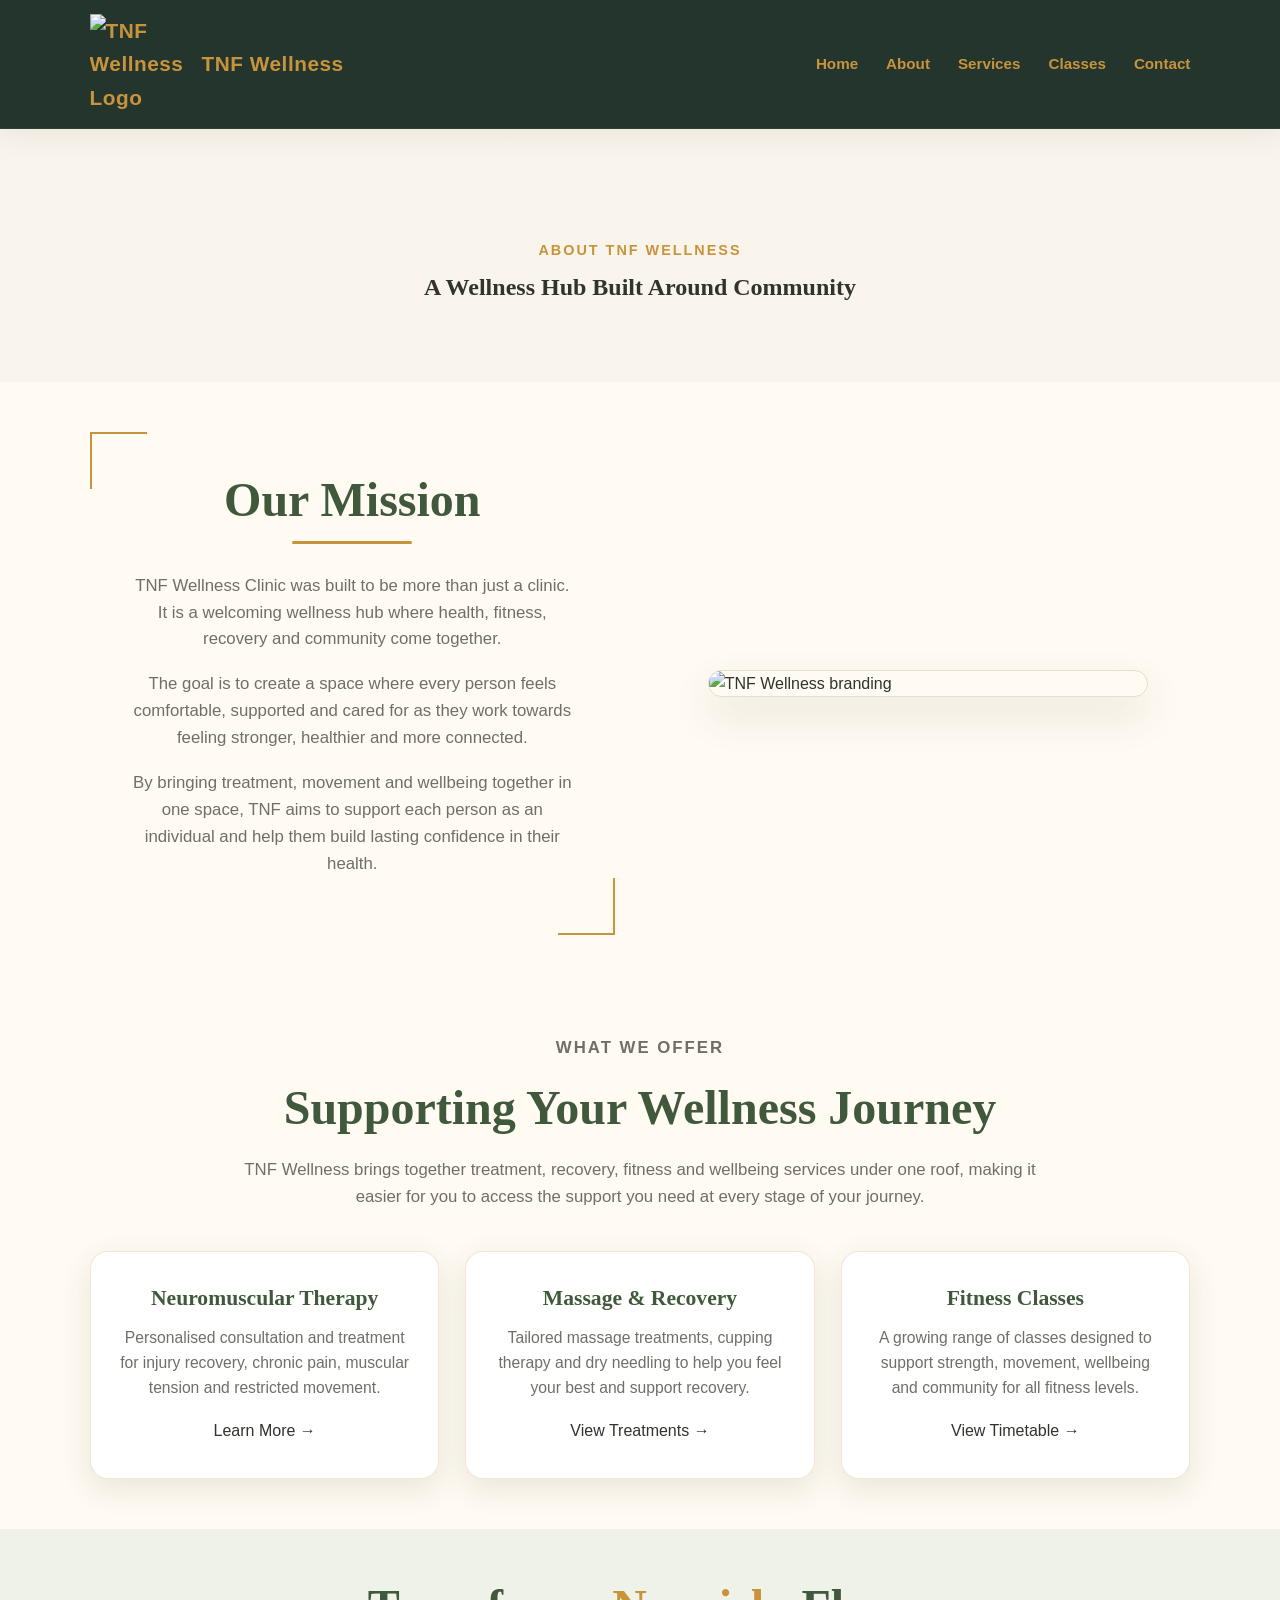
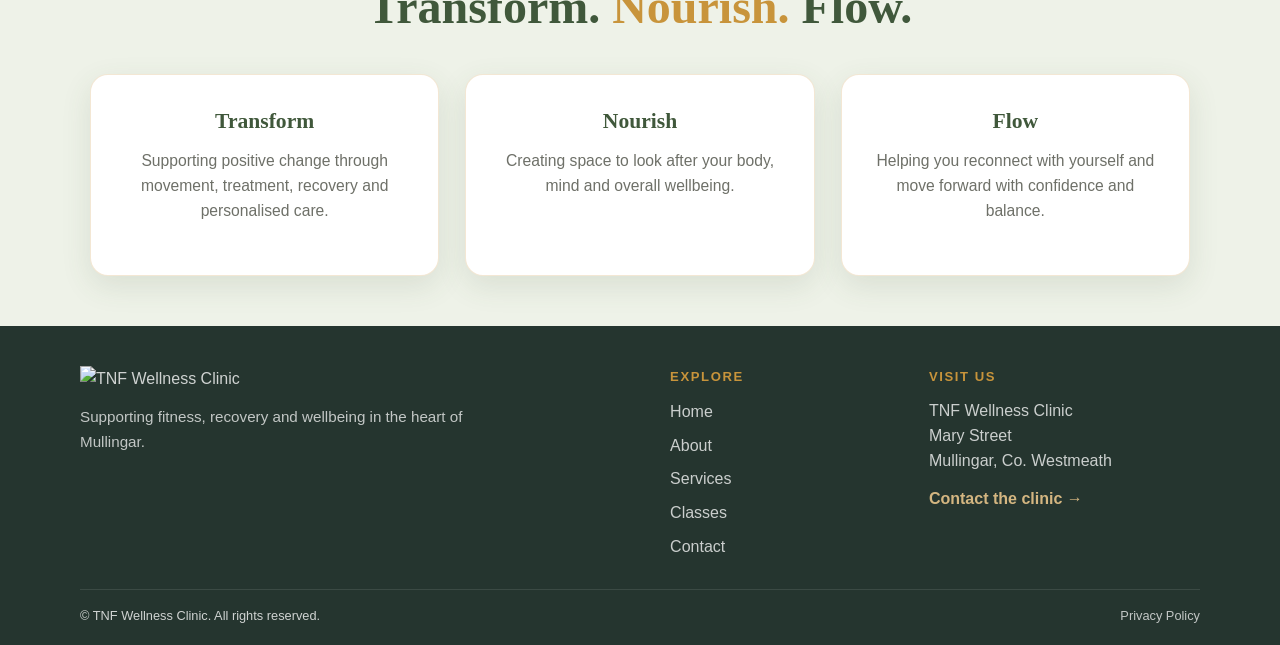
==== about.html @ 744f94f3 "Add files via upload" ====
<!doctype html>
<html lang="en">
  <head>
    <meta charset="UTF-8" />
    <meta name="viewport" content="width=device-width, initial-scale=1.0" />
    <title>About | TNF Wellness Clinic</title>
    <link rel="stylesheet" href="css/style.css" />
  </head>
  <body>
    <header class="site-header">
      <a href="index.html" class="logo-wrap">
        <img
          src="images/brand-image-green-s.jpg"
          alt="TNF Wellness Logo"
          class="nav-logo"
        />
        <span>TNF Wellness</span>
      </a>

      <nav class="nav" id="nav">
        <a href="index.html">Home</a>
        <a href="about.html" class="active">About</a>
        <a href="services.html">Services</a>
        <a href="classes.html">Classes</a>
        <a href="contact.html">Contact</a>
      </nav>

      <button class="menu-toggle" id="menuToggle">☰</button>
    </header>

    <section class="page-hero">
      <div class="container">
        <p class="eyebrow">About TNF Wellness</p>
        <h1>A Wellness Hub Built Around Community</h1>
      </div>
    </section>

    <section class="section split">
      <div class="split-content">
        <h2>Our Mission</h2>

        <p>
          TNF Wellness Clinic was built to be more than just a clinic. It is a
          welcoming wellness hub where health, fitness, recovery and community
          come together.
        </p>

        <p>
          The goal is to create a space where every person feels comfortable,
          supported and cared for as they work towards feeling stronger,
          healthier and more connected.
        </p>
        <p>
          By bringing treatment, movement and wellbeing together in one space,
          TNF aims to support each person as an individual and help them build
          lasting confidence in their health.
        </p>
      </div>

      <div class="split-image">
        <img src="images/info-image.jpg" alt="TNF Wellness branding" />
      </div>
    </section>
    <section class="section">
      <div class="container">
        <p class="eyebrow">What We Offer</p>

        <h2>Supporting Your Wellness Journey</h2>

        <p>
          TNF Wellness brings together treatment, recovery, fitness and
          wellbeing services under one roof, making it easier for you to access
          the support you need at every stage of your journey.
        </p>

        <div class="cards">
          <div class="card">
            <h3>Neuromuscular Therapy</h3>

            <p>
              Personalised consultation and treatment for injury recovery,
              chronic pain, muscular tension and restricted movement.
            </p>

            <a href="services.html" class="card-link"> Learn More → </a>
          </div>

          <div class="card">
            <h3>Massage & Recovery</h3>

            <p>
              Tailored massage treatments, cupping therapy and dry needling to
              help you feel your best and support recovery.
            </p>

            <a href="services.html" class="card-link"> View Treatments → </a>
          </div>

          <div class="card">
            <h3>Fitness Classes</h3>

            <p>
              A growing range of classes designed to support strength, movement,
              wellbeing and community for all fitness levels.
            </p>

            <a href="classes.html" class="card-link"> View Timetable → </a>
          </div>
        </div>
      </div>
    </section>
    <section class="section soft">
      <div class="container">
        <h2>Transform. <span>Nourish.</span> Flow.</h2>

        <div class="cards">
          <div class="card">
            <h3>Transform</h3>
            <p>
              Supporting positive change through movement, treatment, recovery
              and personalised care.
            </p>
          </div>

          <div class="card">
            <h3>Nourish</h3>
            <p>
              Creating space to look after your body, mind and overall
              wellbeing.
            </p>
          </div>

          <div class="card">
            <h3>Flow</h3>
            <p>
              Helping you reconnect with yourself and move forward with
              confidence and balance.
            </p>
          </div>
        </div>
      </div>
    </section>

    <footer class="footer">
      <div class="footer-container">
        <div class="footer-brand">
          <a href="index.html" class="footer-logo-wrap">
            <img
              src="images/brand-image-green.png"
              alt="TNF Wellness Clinic"
              class="footer-logo"
            />
          </a>

          <p>
            Supporting fitness, recovery and wellbeing in the heart of
            Mullingar.
          </p>
        </div>

        <div class="footer-column">
          <h2 class="footer-column-title">Explore</h2>

          <nav class="footer-nav" aria-label="Footer navigation">
            <a href="index.html">Home</a>
            <a href="about.html">About</a>
            <a href="services.html">Services</a>
            <a href="classes.html">Classes</a>
            <a href="contact.html">Contact</a>
          </nav>
        </div>

        <div class="footer-column">
          <h2 class="footer-column-title">Visit Us</h2>

          <address>
            TNF Wellness Clinic<br />
            Mary Street<br />
            Mullingar, Co. Westmeath
          </address>

          <a href="contact.html" class="footer-contact-link">
            Contact the clinic →
          </a>
        </div>
      </div>

      <div class="footer-bottom">
        <p>
          © <span id="currentYear"></span> TNF Wellness Clinic. All rights
          reserved.
        </p>

        <div class="footer-legal">
          <a href="privacy.html">Privacy Policy</a>
        </div>
      </div>
    </footer>

    <script src="js/script.js"></script>
  </body>
</html>
---- css/style.css ----
:root {
  --bg: #f8f3eb;
  --section: #fffaf2;
  --soft: #eef2e8;
  --card: #ffffff;

  --white: #ffffff;
  --sage: #5e7355;
  --sage-dark: #40583b;
  --gold: #c8943b;
  --gold-light: #d9ae62;

  --text: #2f342d;
  --muted: #6e7068;
  --border: rgba(94, 115, 85, 0.18);
  --shadow: rgba(64, 88, 59, 0.12);
}

* {
  margin: 0;
  padding: 0;
  box-sizing: border-box;
}

body {
  background: var(--section);
  color: var(--text);
  font-family: "Inter", sans-serif;
  line-height: 1.6;
}

img {
  max-width: 100%;
  display: block;
}

a {
  color: inherit;
  text-decoration: none;
}

/* HEADER */

.site-header {
  position: sticky;
  top: 0;
  width: 100%;
  z-index: 20;
  display: flex;
  justify-content: space-between;
  align-items: center;
  padding: 14px 7%;
  background: #24352e;
  backdrop-filter: blur(12px);
  border-bottom: 1px solid var(--border);
  box-shadow: 0 6px 24px rgba(64, 88, 59, 0.08);
}

.logo-wrap {
  display: flex;
  align-items: center;
  gap: 12px;
  color: var(--gold);
  font-size: 1.3rem;
  font-weight: bold;
  letter-spacing: 0.5px;
}
.logo-title {
  font-family: "Goudy Bookletter 1911", serif;
  font-size: 20px;
  font-weight: 600;
  letter-spacing: 0.18em;
  text-transform: uppercase;
}
.nav-logo {
  width: 100px;
  height: 100px;
  object-fit: contain;
}

.nav {
  display: flex;
  gap: 28px;
}

.nav a {
  color: var(--gold);
  font-size: 0.95rem;
  font-weight: 600;
  text-decoration: none;
  transition: color 0.25s ease;
}

.nav a:hover {
  color: #ffffff;
}

.nav a.active {
  color: var(--gold);
}

.menu-toggle {
  display: none;
  background: none;
  color: var(--white);
  border: none;
  font-size: 1.8rem;
  cursor: pointer;
}

/* HERO */

.hero {
  min-height: 88vh;
  background: url("../images/hero-image.png") center/cover no-repeat;
  position: relative;
  display: grid;
  place-items: center;
  text-align: center;
  padding: 120px 20px 70px;
}

.hero-overlay {
  position: absolute;
  inset: 0;
  background: linear-gradient(
    rgba(248, 243, 235, 0.88),
    rgba(248, 243, 235, 0.55)
  );
}

.hero-content {
  position: relative;
  max-width: 850px;
}

.eyebrow {
  color: var(--gold);
  font-weight: 800;
  letter-spacing: 2px;
  text-transform: uppercase;
  font-size: 0.9rem;
  margin-bottom: 12px;
}

.hero h1,
.page-hero h1,
.section h2,
.card h3 {
  font-family: Georgia, serif;
  line-height: 1.15;
}

.hero h1 {
  font-size: clamp(2.8rem, 7vw, 5.5rem);
  color: var(--sage-dark);
  margin-bottom: 18px;
}

.hero h1,
h2 span {
  color: var(--gold);
}

.hero p {
  font-size: 1.25rem;
  color: var(--text);
  margin-bottom: 32px;
}

.hero-buttons,
.contact-buttons {
  display: flex;
  justify-content: center;
  gap: 16px;
  flex-wrap: wrap;
  margin-top: 20px;
}
.page-hero {
  padding: 110px 7% 80px;
  background:
    linear-gradient(rgba(248, 243, 235, 0.92), rgba(248, 243, 235, 0.92)),
    url("../images/hero-image.jpg") center/cover no-repeat;
  text-align: center;
}
.section h2 {
  font-size: clamp(2rem, 4vw, 3rem);
  color: var(--sage-dark);
  margin-bottom: 22px;
}

.section p {
  color: var(--muted);
  max-width: 800px;
  margin: 0 auto 18px;
  font-size: 1.05rem;
}

/* BUTTONS */

.hero-buttons,
.contact-buttons {
  display: flex;
  justify-content: center;
  gap: 16px;
  flex-wrap: wrap;
  margin-top: 20px;
}

.btn {
  display: inline-block;
  padding: 13px 26px;
  border-radius: 999px;
  font-weight: bold;
  transition: 0.3s ease;
}

.btn.primary {
  background: var(--sage);
  color: white;
}

.btn.primary:hover {
  background: var(--sage-dark);
  transform: translateY(-2px);
}

.btn.secondary {
  color: var(--white);
  background: var(--gold);
}

.btn.secondary:hover {
  background: var(--gold-light);
  color: var(--white);
  transform: translateY(-2px);
}

.btn.gold {
  background: var(--gold);
  color: white;
}

.btn.gold:hover {
  background: var(--gold-light);
  transform: translateY(-2px);
}
.button-classes {
  margin-top: 30px;
}
/* LAYOUT */

.section {
  padding: 50px 7%;
  background: var(--section);
}

.soft {
  background: var(--soft);
}

.container {
  max-width: 1100px;
  margin: auto;
  text-align: center;
}

.container.narrow {
  max-width: 820px;
}

.cards {
  display: grid;
  grid-template-columns: repeat(3, 1fr);
  gap: 26px;
  margin-top: 40px;
}

.two-cards {
  grid-template-columns: repeat(2, 1fr);
}

.card {
  background: var(--card);
  padding: 34px 28px;
  border-radius: 18px;
  border: 1px solid rgba(200, 148, 59, 0.22);
  box-shadow: 0 10px 30px var(--shadow);
}

.card h3 {
  color: var(--sage-dark);
  margin-bottom: 14px;
  font-size: 1.35rem;
}

.card p {
  font-size: 0.98rem;
}

.price-card .price {
  color: var(--gold);
  font-size: 2rem;
  font-weight: bold;
  margin-bottom: 10px;
}

/* SPLIT SECTIONS */

.split {
  display: grid;
  grid-template-columns: 1fr 1fr;
  gap: 50px;
  align-items: center;
}

.split-content {
  max-width: 600px;
  margin: 0 auto;
  text-align: center;
  position: relative;
  padding: 2.5rem;
}

.split-content::before,
.split-content::after {
  content: "";
  position: absolute;
  width: 55px;
  height: 55px;
}

.split-content::before {
  top: 0;
  left: 0;
  border-top: 2px solid var(--gold);
  border-left: 2px solid var(--gold);
}

.split-content::after {
  bottom: 0;
  right: 0;
  border-bottom: 2px solid var(--gold);
  border-right: 2px solid var(--gold);
}

.split-image {
  display: flex;
  justify-content: center;
}
.split-content h2 {
  position: relative;
  display: inline-block;
  margin-bottom: 1.8rem;
}

.split-content h2::after {
  content: "";
  display: block;
  width: 120px;
  height: 3px;
  margin: 14px auto 0;
  background: var(--gold);
  border-radius: 999px;
}

.split-image img {
  width: 100%;
  max-width: 440px;
  height: auto;

  border-radius: 24px;
  border: 1px solid rgba(94, 115, 85, 0.2);
  box-shadow: 0 18px 40px var(--shadow);
}
.split-image-shop img {
  border-radius: 20px;
  border: 1px solid rgba(94, 115, 85, 0.2);
  box-shadow: 0 18px 40px var(--shadow);
}

/* SERVICES PAGE */

.service-box {
  max-width: 650px;
  margin: 35px auto;
  background: white;
  padding: 32px;
  border-radius: 18px;
  border: 1px solid rgba(200, 148, 59, 0.22);
  box-shadow: 0 10px 30px var(--shadow);
  text-align: left;
}

.service-box h3 {
  color: var(--sage-dark);
  margin-bottom: 18px;
}

.service-box ul {
  padding-left: 22px;
}

.service-box li {
  color: var(--muted);
  margin-bottom: 10px;
}

.price-banner {
  display: inline-block;
  margin-top: 24px;
  background: var(--sage);
  color: white;
  padding: 15px 34px;
  border-radius: 999px;
  font-weight: bold;
  font-size: 1.2rem;
}

/* CONTACT PAGE */

.hours {
  max-width: 650px;
  margin: 30px auto 0;
  background: white;
  padding: 20px 30px;
  border-radius: 18px;
  box-shadow: 0 10px 30px var(--shadow);
}

.hours-row {
  display: flex;
  justify-content: space-between;
  gap: 20px;
  padding: 14px 0;
  border-bottom: 1px solid var(--gold);
  color: var(--muted);
}

.hours-row:last-child {
  border-bottom: none;
}

.hours-row strong {
  color: var(--sage-dark);
}

.map-container {
  margin-top: 30px;
  overflow: hidden;
  border-radius: 20px;
  box-shadow: 0 10px 30px var(--shadow);
}

.map-container iframe {
  width: 100%;
  height: 450px;
  border: none;
  display: block;
}

/* CTA + FOOTER */

.cta {
  background: var(--sage);
  text-align: center;
}

.cta h2,
.cta p {
  color: white;
}

/* ===========================
   Footer
=========================== */
.footer-column-title {
  color: var(--gold) !important;
}
.footer {
  padding: 40px 6% 18px;
  background: #25352f;
  color: rgba(255, 255, 255, 0.78);
}

.footer-container {
  width: min(1120px, 100%);
  margin: 0 auto;

  display: grid;
  grid-template-columns: 1.8fr 0.7fr 0.9fr;
  gap: clamp(24px, 4vw, 48px);

  align-items: start;
}

/* ---------- Brand ---------- */

.footer-brand {
  max-width: 480px;
}

.footer-logo-wrap {
  display: inline-block;
  margin-bottom: 12px;
  text-decoration: none;
}

.footer-logo {
  width: 200px;
  height: auto;
  display: block;

  transition:
    transform 0.25s ease,
    filter 0.25s ease;
}

.footer-logo-wrap:hover .footer-logo,
.footer-logo-wrap:focus-visible .footer-logo {
  transform: translateY(-2px) scale(1.02);

  filter: drop-shadow(0 8px 16px rgba(212, 182, 129, 0.15));
}

.footer-brand p {
  margin: 0;
  max-width: 400px;

  line-height: 1.65;
  font-size: 0.95rem;

  color: rgba(255, 255, 255, 0.72);
}

/* ---------- Columns ---------- */

.footer-column h2 {
  margin: 0 0 12px;

  color: #fff;

  font-size: 0.82rem;
  font-weight: 700;

  letter-spacing: 0.12em;
  text-transform: uppercase;
}

/* ---------- Navigation ---------- */

.footer-nav {
  display: flex;
  flex-direction: column;
  gap: 8px;
}

.footer-nav a {
  width: fit-content;

  color: rgba(255, 255, 255, 0.76);
  text-decoration: none;

  transition:
    color 0.2s ease,
    transform 0.2s ease;
}

.footer-nav a:hover,
.footer-nav a:focus-visible {
  color: #d4b681;
  transform: translateX(4px);
}

/* ---------- Address ---------- */

.footer address {
  margin: 0 0 12px;

  font-style: normal;
  line-height: 1.55;

  color: rgba(255, 255, 255, 0.76);
}

.footer-contact-link {
  display: inline-block;

  color: #d4b681;
  text-decoration: none;
  font-weight: 600;

  transition:
    color 0.2s ease,
    transform 0.2s ease;
}

.footer-contact-link:hover,
.footer-contact-link:focus-visible {
  color: #edd7b3;
  transform: translateX(4px);
}

/* ---------- Bottom ---------- */

.footer-bottom {
  width: min(1120px, 100%);
  margin: 30px auto 0;
  padding-top: 16px;

  display: flex;
  justify-content: space-between;
  align-items: center;
  gap: 18px;

  border-top: 1px solid rgba(255, 255, 255, 0.1);

  font-size: 0.8rem;
}

.footer-bottom p {
  margin: 0;
}

.footer-legal {
  display: flex;
  gap: 18px;
}

.footer-legal a {
  color: rgba(255, 255, 255, 0.72);
  text-decoration: none;

  transition: color 0.2s ease;
}

.footer-legal a:hover,
.footer-legal a:focus-visible {
  color: #d4b681;
}

/* ---------- Accessibility ---------- */

.footer a:focus-visible {
  outline: 2px solid #d4b681;
  outline-offset: 4px;
  border-radius: 4px;
}

/* ---------- Tablet ---------- */

@media (max-width: 900px) {
  .footer {
    padding: 38px 24px 18px;
  }

  .footer-container {
    grid-template-columns: 1fr 1fr;
    gap: 32px;
  }

  .footer-brand {
    grid-column: 1/-1;
    max-width: 520px;
  }

  .footer-logo {
    width: 180px;
  }
}

/* ---------- Mobile ---------- */

@media (max-width: 650px) {
  .footer {
    padding: 34px 20px 18px;
  }

  .footer-container {
    grid-template-columns: 1fr;
    gap: 28px;
  }

  .footer-brand {
    max-width: 100%;
  }

  .footer-logo {
    width: 160px;
  }

  .footer-brand p {
    max-width: 100%;
  }

  .footer-bottom {
    margin-top: 24px;
    padding-top: 14px;

    flex-direction: column;
    align-items: flex-start;
    gap: 10px;
  }

  .footer-legal {
    flex-wrap: wrap;
  }
}
/* RESPONSIVE */

@media (max-width: 850px) {
  .menu-toggle {
    display: block;
  }

  .nav {
    position: absolute;
    top: 82px;
    right: 7%;
    background: var(--section);
    flex-direction: column;
    width: 220px;
    padding: 20px;
    border: 1px solid var(--border);
    border-radius: 14px;
    display: none;
    box-shadow: 0 12px 30px rgba(0, 0, 0, 0.12);
  }

  .nav.active {
    display: flex;
  }

  .cards,
  .two-cards,
  .split {
    grid-template-columns: 1fr;
  }

  .split-content h2,
  .split-content p {
    text-align: center;
    margin-left: auto;
  }
  .contact-content {
    display: flex;
    flex-direction: column;
    align-items: center;
  }
  .logo-wrap span {
    font-size: 1.1rem;
  }

  .nav-logo {
    width: 48px;
    height: 48px;
  }

  .hours-row {
    flex-direction: column;
    text-align: center;
    gap: 4px;
  }

  .service-box {
    padding: 26px;
  }
}
.class-schedule-img {
  max-width: 760px;
  width: 100%;
  margin: 0 auto;
  border-radius: 24px;
  box-shadow: 0 18px 40px var(--shadow);
  border: 1px solid rgba(200, 148, 59, 0.22);
}
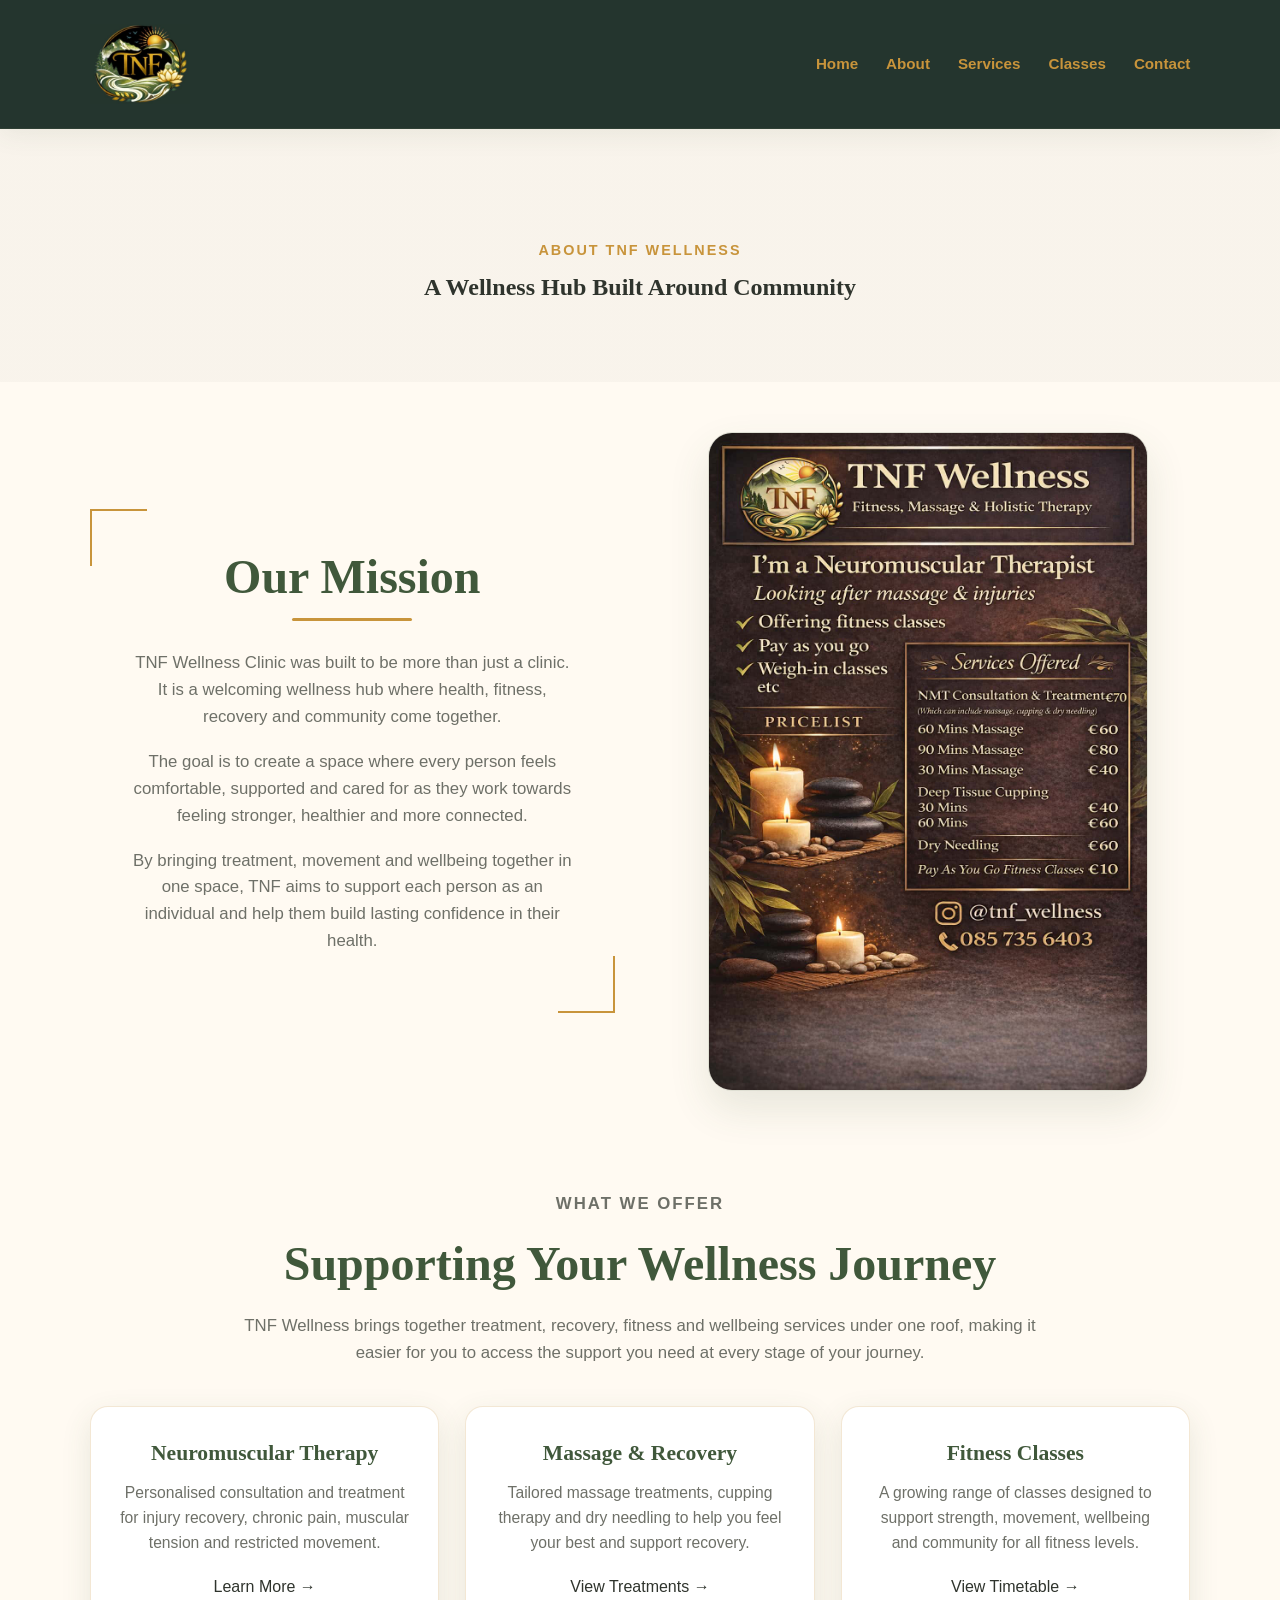
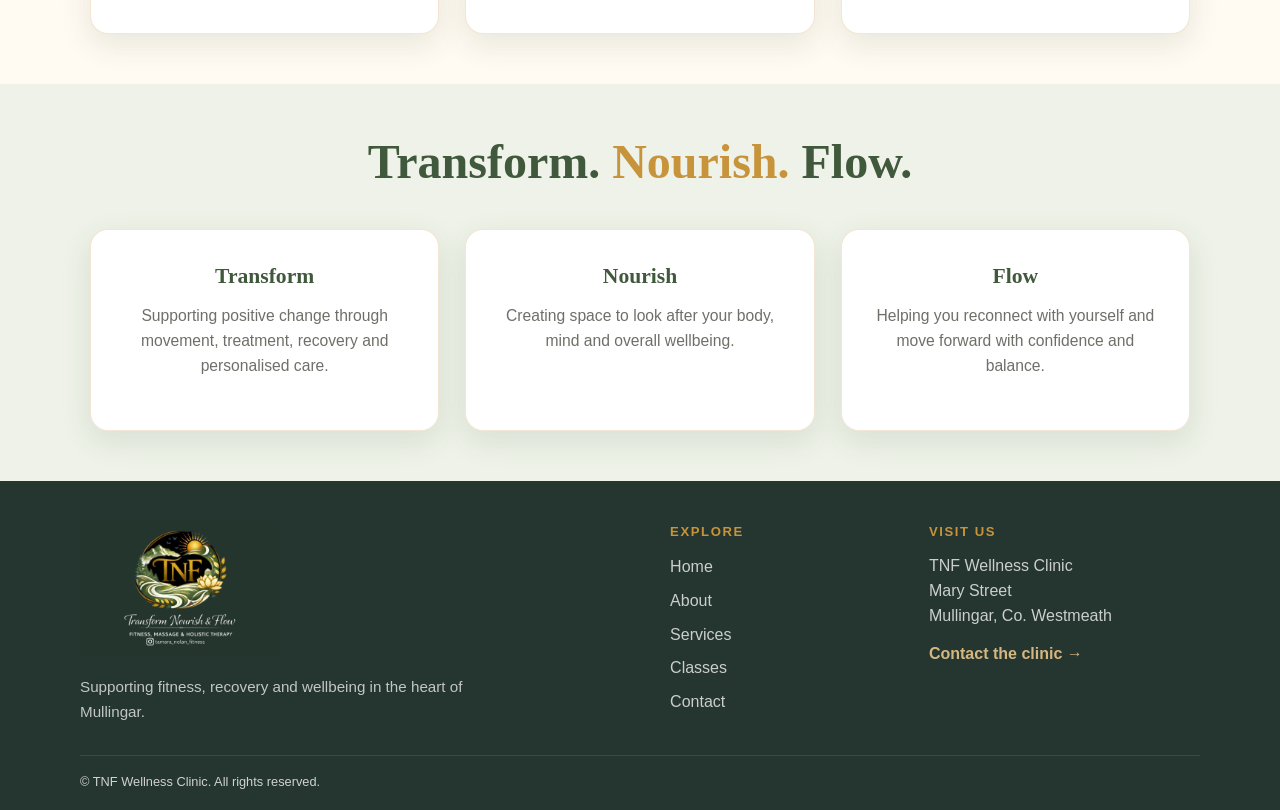
==== commit 5207289c: "Updates to header and footer Making sure they match; removing logo subtext and legal" ====
--- a/about.html
+++ b/about.html
@@ -14,7 +14,6 @@
           alt="TNF Wellness Logo"
           class="nav-logo"
         />
-        <span>TNF Wellness</span>
       </a>
 
       <nav class="nav" id="nav">
@@ -190,10 +189,6 @@
           © <span id="currentYear"></span> TNF Wellness Clinic. All rights
           reserved.
         </p>
-
-        <div class="footer-legal">
-          <a href="privacy.html">Privacy Policy</a>
-        </div>
       </div>
     </footer>
 
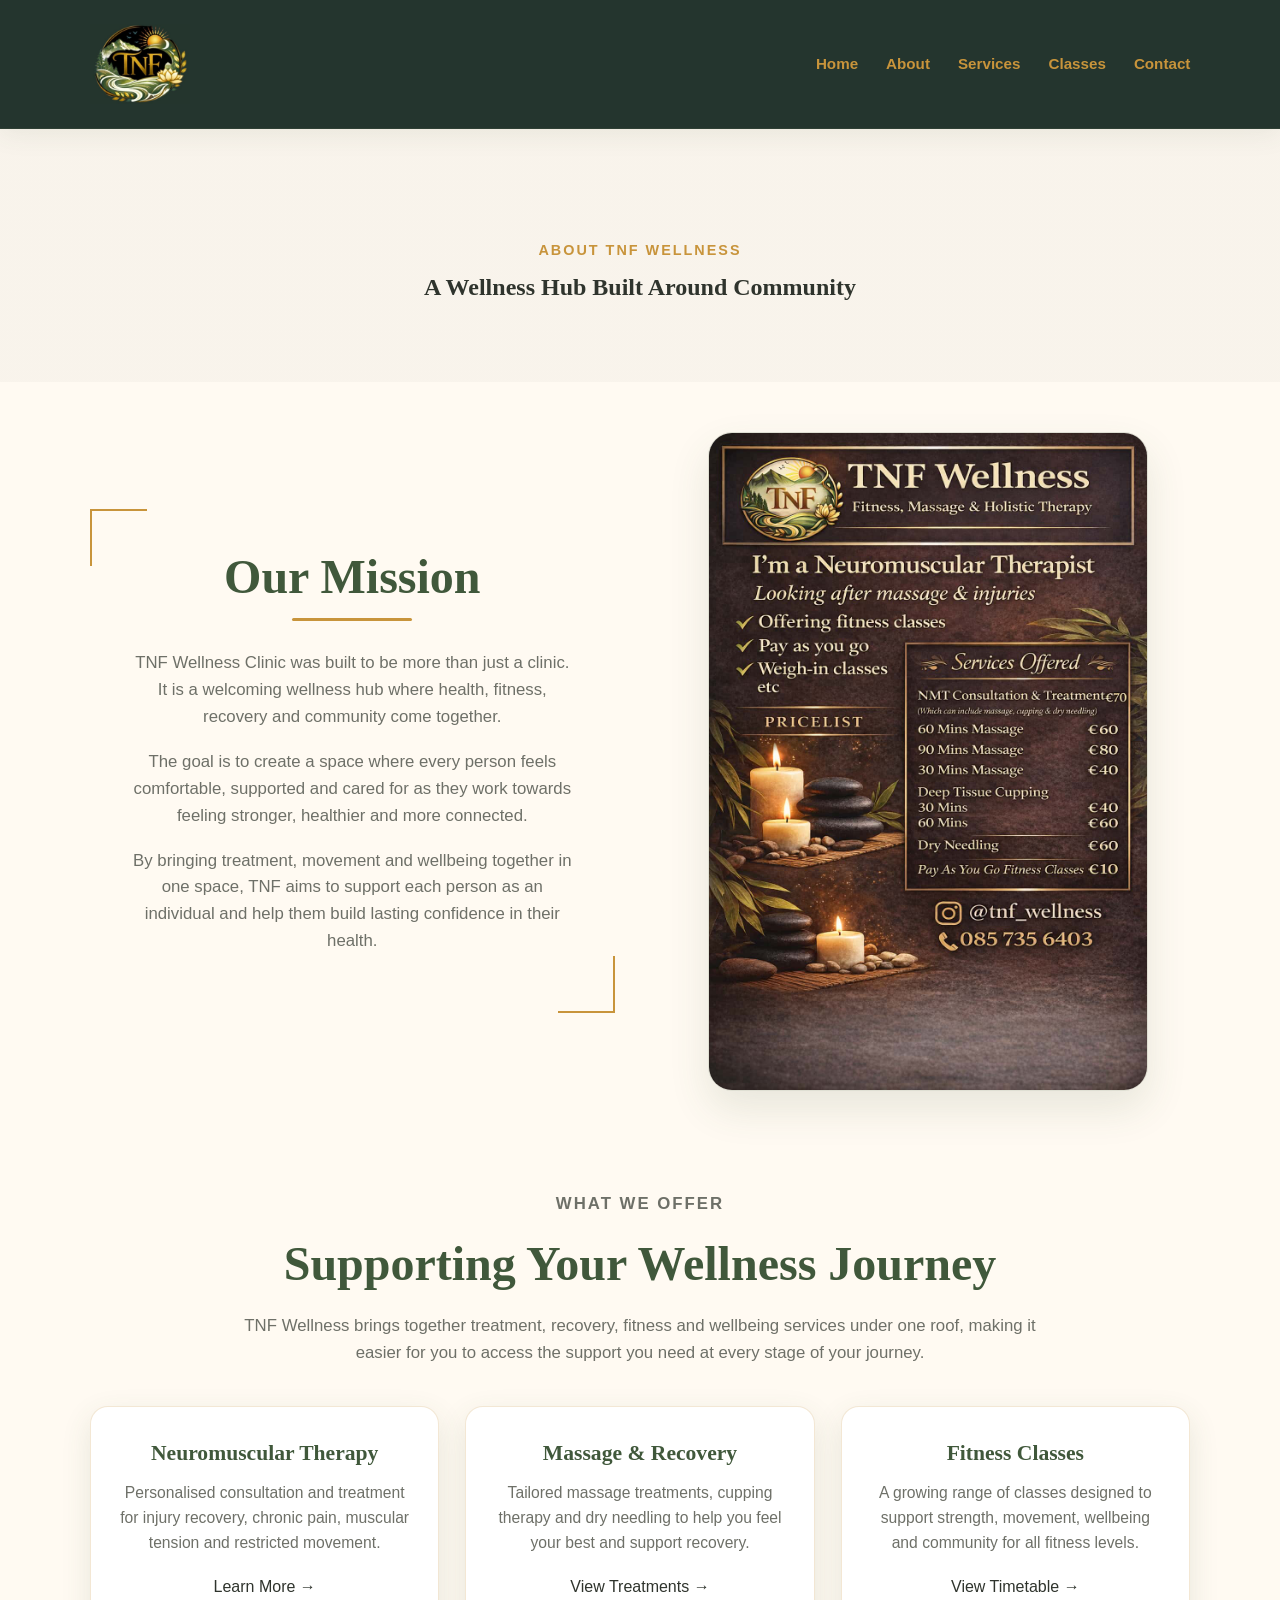
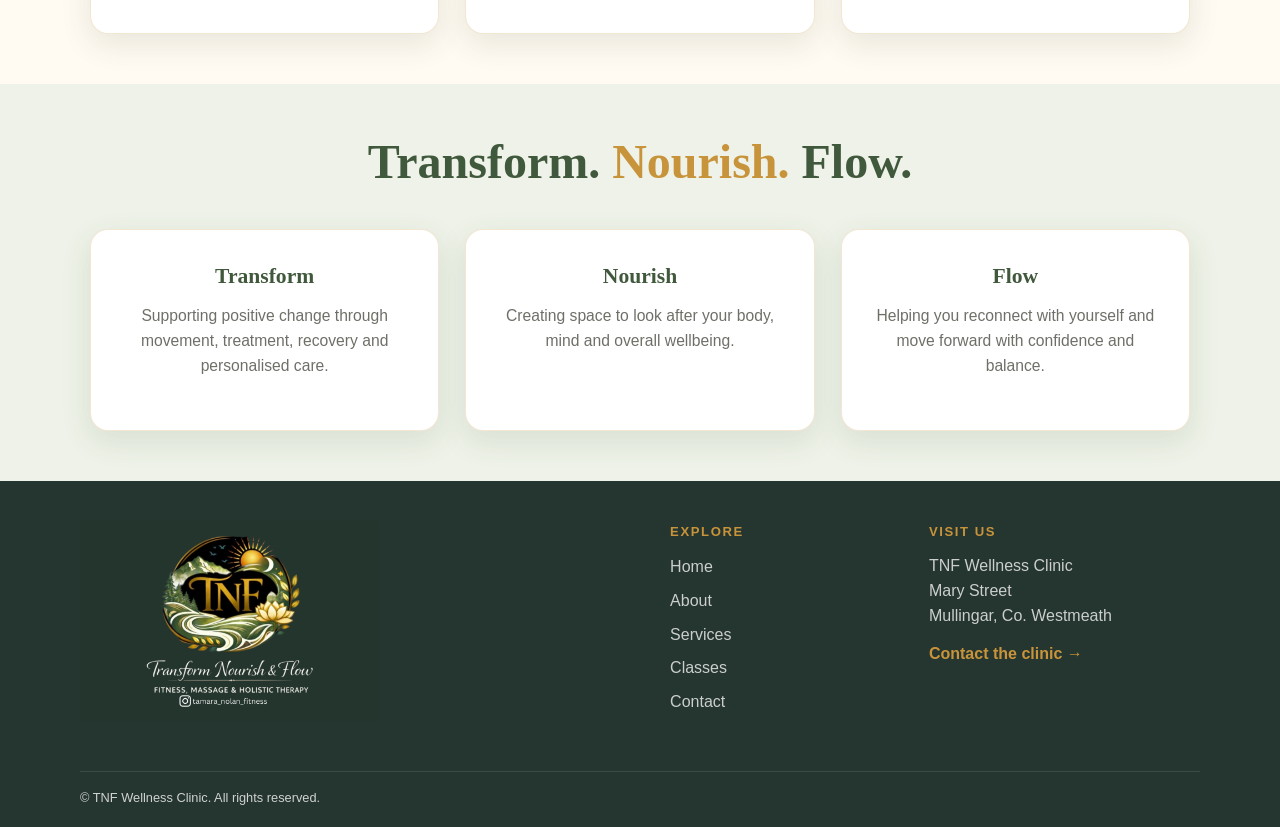
==== commit 87f6a855: "Various updates to how they both appear" ====
--- a/about.html
+++ b/about.html
@@ -150,11 +150,6 @@
               class="footer-logo"
             />
           </a>
-
-          <p>
-            Supporting fitness, recovery and wellbeing in the heart of
-            Mullingar.
-          </p>
         </div>
 
         <div class="footer-column">
--- a/css/style.css
+++ b/css/style.css
@@ -507,20 +507,9 @@
 }
 
 .footer-logo {
-  width: 200px;
+  width: 300px;
   height: auto;
   display: block;
-
-  transition:
-    transform 0.25s ease,
-    filter 0.25s ease;
-}
-
-.footer-logo-wrap:hover .footer-logo,
-.footer-logo-wrap:focus-visible .footer-logo {
-  transform: translateY(-2px) scale(1.02);
-
-  filter: drop-shadow(0 8px 16px rgba(212, 182, 129, 0.15));
 }
 
 .footer-brand p {
@@ -586,7 +575,7 @@
 .footer-contact-link {
   display: inline-block;
 
-  color: #d4b681;
+  color: var(--gold);
   text-decoration: none;
   font-weight: 600;
 
